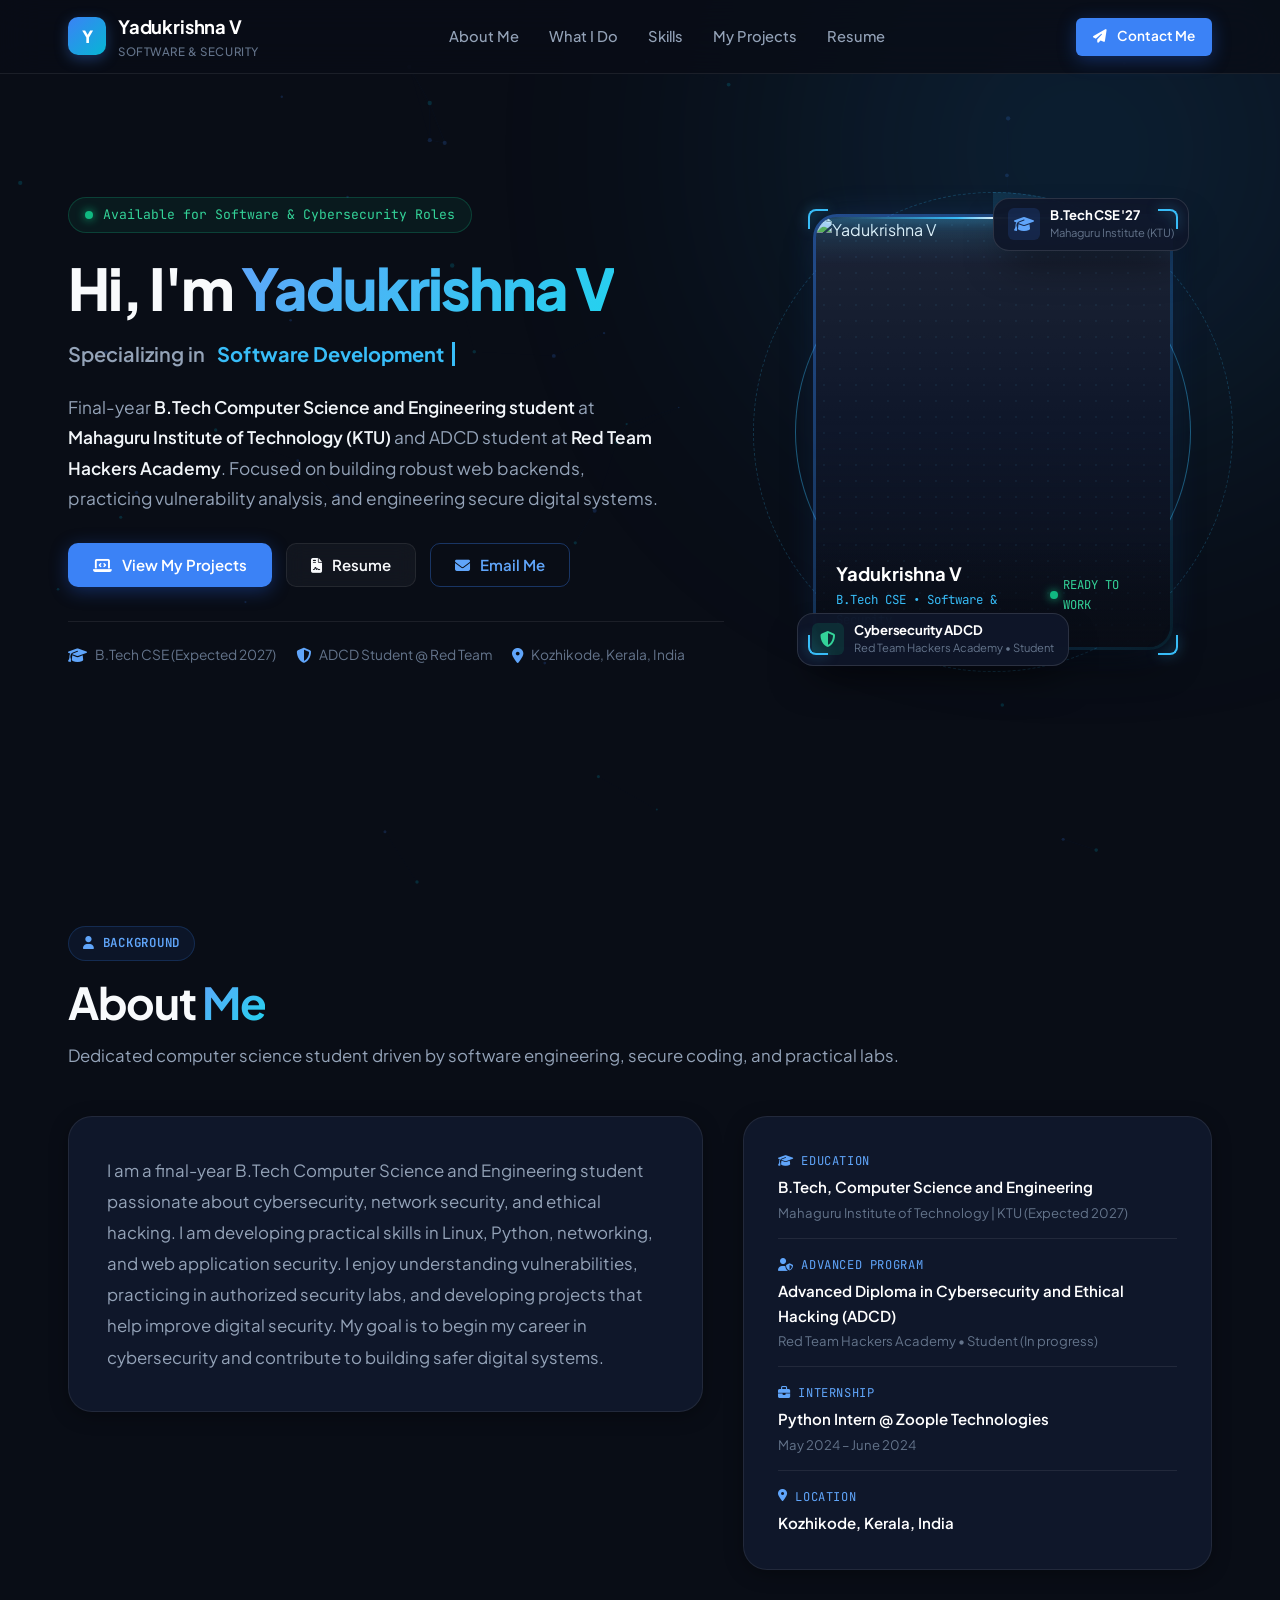
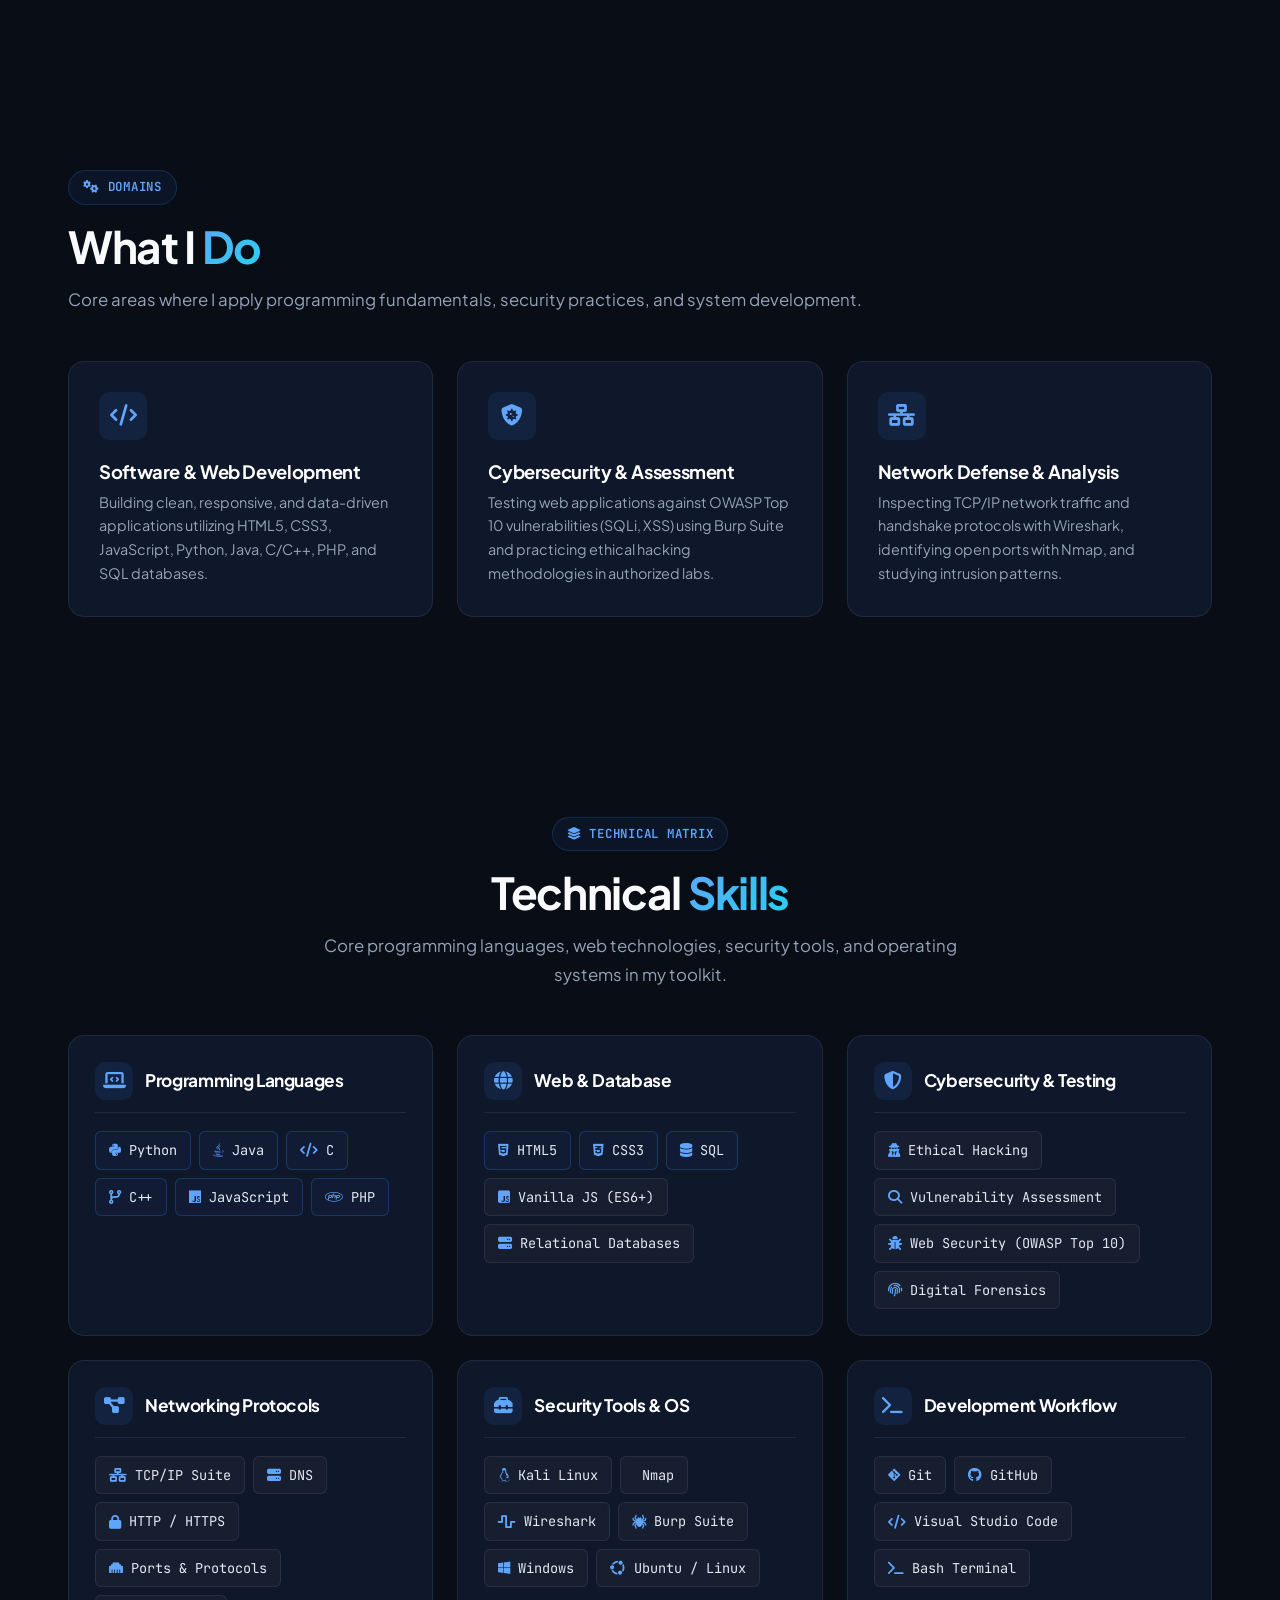
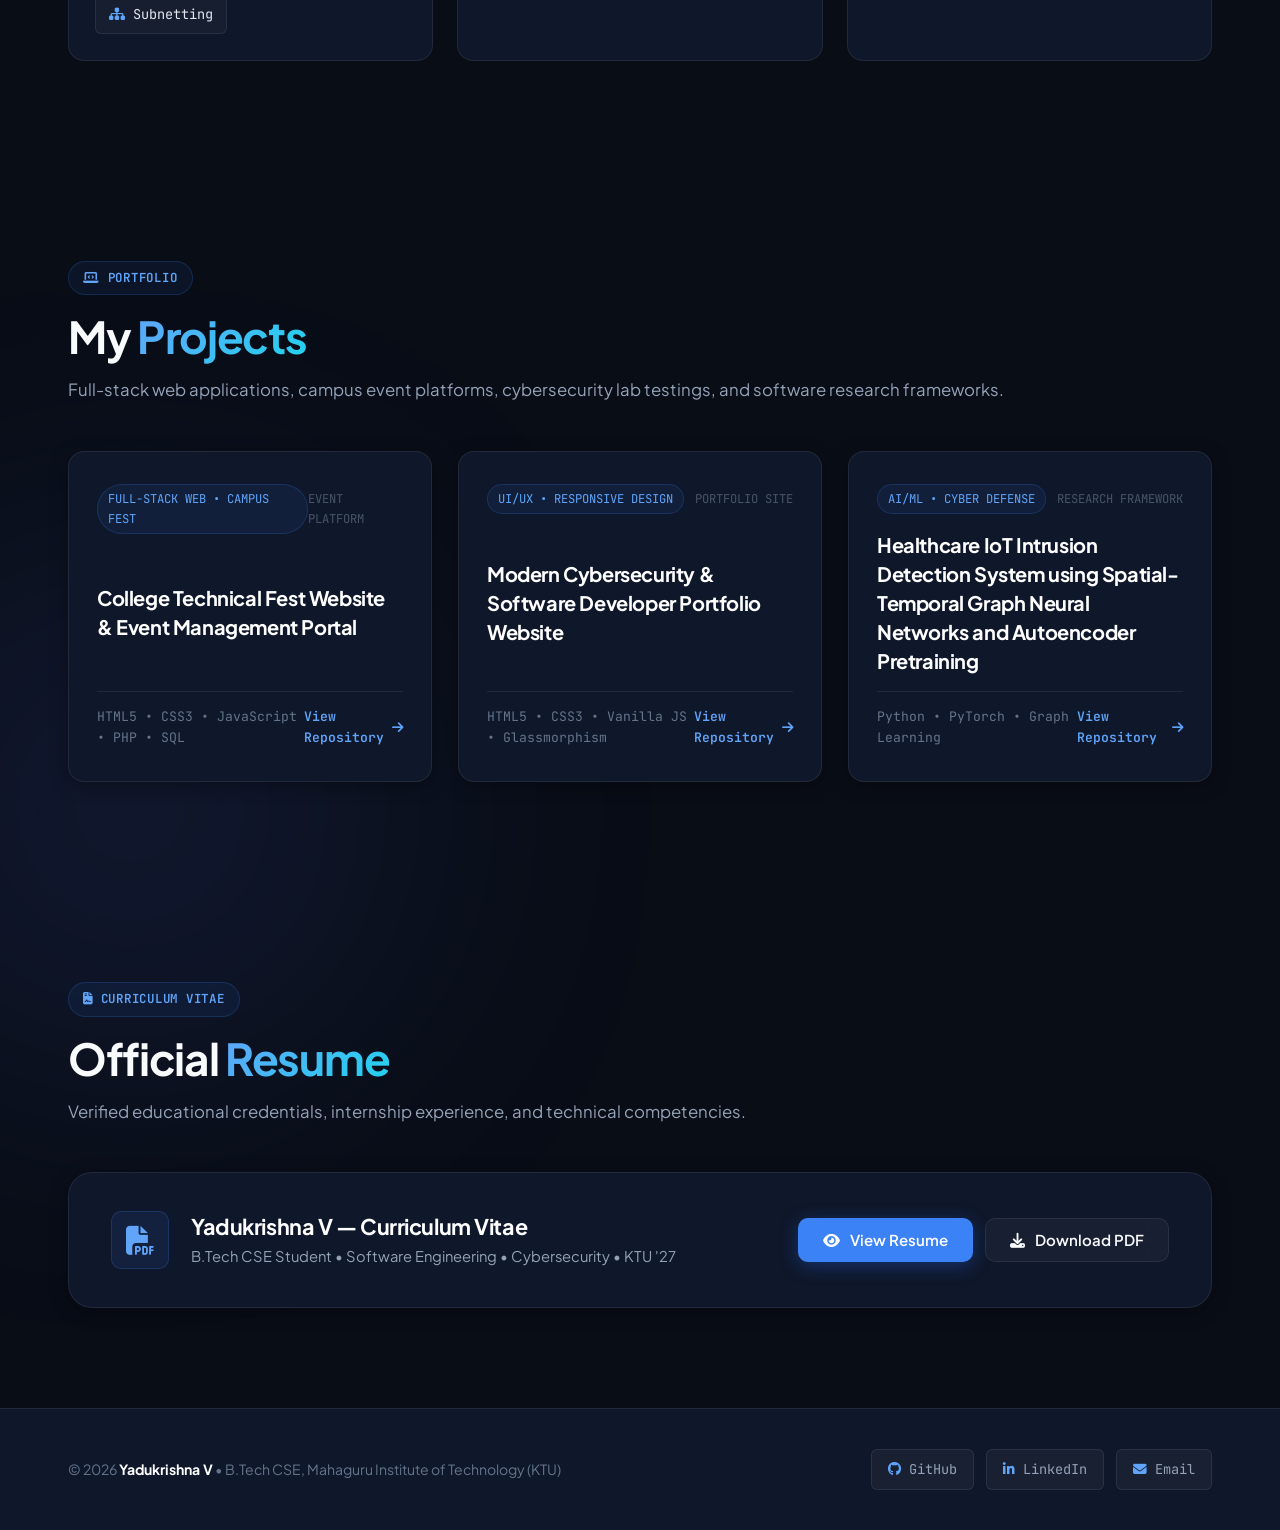
==== index.html @ f8a601b1 "Add files via upload" ====
<!DOCTYPE html>
<html lang="en">
<head>
  <meta charset="UTF-8">
  <meta name="viewport" content="width=device-width, initial-scale=1.0, viewport-fit=cover">
  <meta http-equiv="X-UA-Compatible" content="ie=edge">

  <title>Yadukrishna V — Software Engineer &amp; Cybersecurity Specialist</title>
  <meta name="description" content="Professional portfolio of Yadukrishna V — Final-year B.Tech CSE student specializing in Software Development, Web Technologies, and Cybersecurity.">
  <meta name="author" content="Yadukrishna V">

  <!-- Favicon -->
  <link rel="icon" type="image/svg+xml" href="data:image/svg+xml,<svg xmlns='http://www.w3.org/2000/svg' viewBox='0 0 100 100'><text y='.9em' font-size='90'>⚡</text></svg>">

  <!-- Google Fonts: Plus Jakarta Sans & JetBrains Mono -->
  <link rel="preconnect" href="https://fonts.googleapis.com">
  <link rel="preconnect" href="https://fonts.gstatic.com" crossorigin>
  <link href="https://fonts.googleapis.com/css2?family=Plus+Jakarta+Sans:wght@300;400;500;600;700;800&family=JetBrains+Mono:wght@400;500;600;700&display=swap" rel="stylesheet">

  <!-- Font Awesome Icons -->
  <link rel="stylesheet" href="https://cdnjs.cloudflare.com/ajax/libs/font-awesome/6.5.1/css/all.min.css">

  <!-- Stylesheet -->
  <link rel="stylesheet" href="style.css">
</head>
<body>

  <!-- Ambient Mesh Canvas & Backdrops -->
  <canvas id="ambient-canvas"></canvas>
  <div class="ambient-orb orb-1"></div>
  <div class="ambient-orb orb-2"></div>

  <!-- ====================================================================
       NAVIGATION BAR (Desktop, Laptop, Tablet, Mobile)
       ==================================================================== -->
  <header class="navbar">
    <div class="container nav-container">
      <a href="#home" class="brand-wrapper" aria-label="Home">
        <div class="brand-badge">Y</div>
        <div>
          <span class="brand-text">Yadukrishna V</span>
          <span class="brand-title">Software &amp; Security</span>
        </div>
      </a>

      <nav>
        <ul class="nav-menu">
          <li><a href="#about" class="nav-link">About Me</a></li>
          <li><a href="#what-i-do" class="nav-link">What I Do</a></li>
          <li><a href="#skills" class="nav-link">Skills</a></li>
          <li><a href="#projects" class="nav-link">My Projects</a></li>
          <li><a href="#resume" class="nav-link">Resume</a></li>
        </ul>
      </nav>

      <div class="nav-actions">
        <a href="mailto:yadukrishnasr4@gmail.com" class="btn btn-primary btn-sm">
          <i class="fas fa-paper-plane"></i> Contact Me
        </a>
        <button id="mobile-toggle" class="mobile-toggle" aria-label="Toggle navigation">
          <i class="fas fa-bars"></i>
        </button>
      </div>
    </div>
  </header>

  <!-- ====================================================================
       HERO SECTION
       ==================================================================== -->
  <section id="home" class="hero">
    <div class="container">
      <div class="hero-grid">
        <!-- Hero Text -->
        <div class="hero-text-area">
          <div class="hero-status-pill">
            <span class="pulse-dot"></span>
            Available for Software &amp; Cybersecurity Roles
          </div>

          <h1 class="hero-headline">
            Hi, I'm <span class="text-gradient">Yadukrishna V</span>
          </h1>

          <div class="hero-roles-bar">
            <span>Specializing in&nbsp;</span>
            <span id="typing-text" class="typing-text"></span>
            <span class="typing-cursor"></span>
          </div>

          <p class="hero-summary">
            Final-year <strong>B.Tech Computer Science and Engineering student</strong> at 
            <strong>Mahaguru Institute of Technology (KTU)</strong> and ADCD student at 
            <strong>Red Team Hackers Academy</strong>. Focused on building robust web backends, 
            practicing vulnerability analysis, and engineering secure digital systems.
          </p>

          <div class="hero-cta-group">
            <a href="#projects" class="btn btn-primary">
              <i class="fas fa-laptop-code"></i> View My Projects
            </a>
            <a href="#resume" class="btn btn-secondary">
              <i class="fas fa-file-contract"></i> Resume
            </a>
            <a href="mailto:yadukrishnasr4@gmail.com" class="btn btn-outline">
              <i class="fas fa-envelope"></i> Email Me
            </a>
          </div>

          <div class="hero-quick-meta">
            <div class="meta-chip">
              <i class="fas fa-graduation-cap"></i>
              <span>B.Tech CSE (Expected 2027)</span>
            </div>
            <div class="meta-chip">
              <i class="fas fa-shield-alt"></i>
              <span>ADCD Student @ Red Team</span>
            </div>
            <div class="meta-chip">
              <i class="fas fa-map-marker-alt"></i>
              <span>Kozhikode, Kerala, India</span>
            </div>
          </div>
        </div>

        <!-- Hero Right: Photo with Executive Glassmorphic Frame & Cyber VFX -->
        <div class="hero-visual">
          <!-- VFX 1: Orbital Radar Halo in Background -->
          <div class="vfx-radar-halo" aria-hidden="true">
            <div class="vfx-ring ring-1"></div>
            <div class="vfx-ring ring-2"></div>
            <div class="vfx-scanner-beam"></div>
          </div>

          <div class="photo-card-container entry-animate">
            <!-- VFX 2: Cyber HUD Reticle Corner Brackets -->
            <span class="vfx-corner corner-tl" aria-hidden="true"></span>
            <span class="vfx-corner corner-tr" aria-hidden="true"></span>
            <span class="vfx-corner corner-bl" aria-hidden="true"></span>
            <span class="vfx-corner corner-br" aria-hidden="true"></span>

            <div class="photo-card-inner">
              <img src="assets/yadukrishna.jpg" alt="Yadukrishna V" class="user-portrait">

              <!-- VFX 4: Biometric Vertical Laser Scanner -->
              <div class="vfx-biometric-scanner" aria-hidden="true">
                <div class="scanner-beam"></div>
                <div class="scanner-trail"></div>
              </div>

              <!-- VFX 5: Holographic Micro-Grid Overlay -->
              <div class="vfx-holo-grid" aria-hidden="true"></div>

              <!-- Light Sweep Sheen on Entrance -->
              <div class="photo-light-sweep"></div>
              <div class="photo-sheen-overlay"></div>

              <div class="photo-caption-bar">
                <div>
                  <div class="caption-name">Yadukrishna V</div>
                  <div class="caption-sub">B.Tech CSE &bull; Software &amp; Security</div>
                </div>
                <div style="color: #34d399; font-size: 0.76rem; font-family: var(--font-mono); display:flex; align-items:center; gap:5px;">
                  <span class="pulse-dot"></span> READY TO WORK
                </div>
              </div>
            </div>

            <!-- Floating Badges with Staggered Entrance -->
            <div class="floating-pill pill-top">
              <div class="pill-icon"><i class="fas fa-graduation-cap"></i></div>
              <div class="pill-text">
                <h4>B.Tech CSE '27</h4>
                <p>Mahaguru Institute (KTU)</p>
              </div>
            </div>

            <div class="floating-pill pill-bottom">
              <div class="pill-icon" style="background: rgba(16, 185, 129, 0.15); color: #34d399;"><i class="fas fa-shield-alt"></i></div>
              <div class="pill-text">
                <h4>Cybersecurity ADCD</h4>
                <p>Red Team Hackers Academy &bull; Student</p>
              </div>
            </div>
          </div>
        </div>
      </div>
    </div>
  </section>

  <!-- ====================================================================
       1. ABOUT ME SECTION
       ==================================================================== -->
  <section id="about" class="about">
    <div class="container">
      <div class="section-header">
        <span class="section-badge"><i class="fas fa-user"></i> Background</span>
        <h2 class="section-title">About <span class="text-gradient">Me</span></h2>
        <p class="section-subtitle">Dedicated computer science student driven by software engineering, secure coding, and practical labs.</p>
      </div>

      <div class="about-grid">
        <div class="about-card">
          <p class="about-p">
            I am a final-year B.Tech Computer Science and Engineering student passionate about cybersecurity, 
            network security, and ethical hacking. I am developing practical skills in Linux, Python, networking, 
            and web application security. I enjoy understanding vulnerabilities, practicing in authorized security 
            labs, and developing projects that help improve digital security. My goal is to begin my career in 
            cybersecurity and contribute to building safer digital systems.
          </p>
        </div>

        <!-- Profile Information Card -->
        <div class="info-card">
          <div class="intel-list">
            <div class="intel-entry">
              <span class="intel-lbl"><i class="fas fa-graduation-cap"></i> Education</span>
              <div class="intel-val">B.Tech, Computer Science and Engineering</div>
              <div class="intel-sub">Mahaguru Institute of Technology | KTU (Expected 2027)</div>
            </div>

            <div class="intel-entry">
              <span class="intel-lbl"><i class="fas fa-user-shield"></i> Advanced Program</span>
              <div class="intel-val">Advanced Diploma in Cybersecurity and Ethical Hacking (ADCD)</div>
              <div class="intel-sub">Red Team Hackers Academy &bull; Student (In progress)</div>
            </div>

            <div class="intel-entry">
              <span class="intel-lbl"><i class="fas fa-briefcase"></i> Internship</span>
              <div class="intel-val">Python Intern @ Zoople Technologies</div>
              <div class="intel-sub">May 2024 – June 2024</div>
            </div>

            <div class="intel-entry">
              <span class="intel-lbl"><i class="fas fa-map-marker-alt"></i> Location</span>
              <div class="intel-val">Kozhikode, Kerala, India</div>
            </div>
          </div>
        </div>
      </div>
    </div>
  </section>

  <!-- ====================================================================
       2. WHAT I DO SECTION
       ==================================================================== -->
  <section id="what-i-do" class="what-i-do">
    <div class="container">
      <div class="section-header">
        <span class="section-badge"><i class="fas fa-cogs"></i> Domains</span>
        <h2 class="section-title">What I <span class="text-gradient">Do</span></h2>
        <p class="section-subtitle">Core areas where I apply programming fundamentals, security practices, and system development.</p>
      </div>

      <div class="services-grid">
        <!-- 1. Software & Web Development -->
        <div class="service-card">
          <div class="service-icon"><i class="fas fa-code"></i></div>
          <h3 class="service-title">Software &amp; Web Development</h3>
          <p class="service-desc">
            Building clean, responsive, and data-driven applications utilizing HTML5, CSS3, JavaScript, Python, Java, C/C++, PHP, and SQL databases.
          </p>
        </div>

        <!-- 2. Cybersecurity & Vulnerability Assessment -->
        <div class="service-card">
          <div class="service-icon"><i class="fas fa-shield-virus"></i></div>
          <h3 class="service-title">Cybersecurity &amp; Assessment</h3>
          <p class="service-desc">
            Testing web applications against OWASP Top 10 vulnerabilities (SQLi, XSS) using Burp Suite and practicing ethical hacking methodologies in authorized labs.
          </p>
        </div>

        <!-- 3. Network Defense & Packet Analysis -->
        <div class="service-card">
          <div class="service-icon"><i class="fas fa-network-wired"></i></div>
          <h3 class="service-title">Network Defense &amp; Analysis</h3>
          <p class="service-desc">
            Inspecting TCP/IP network traffic and handshake protocols with Wireshark, identifying open ports with Nmap, and studying intrusion patterns.
          </p>
        </div>

       
      </div>
    </div>
  </section>

  <!-- ====================================================================
       3. TECHNICAL SKILLS SECTION
       (Explicitly includes: HTML, CSS, JavaScript, Python, Java, C, C++, PHP, SQL + Tools)
       ==================================================================== -->
  <section id="skills" class="skills">
    <div class="container">
      <div class="section-header center">
        <span class="section-badge"><i class="fas fa-layer-group"></i> Technical Matrix</span>
        <h2 class="section-title">Technical <span class="text-gradient">Skills</span></h2>
        <p class="section-subtitle">Core programming languages, web technologies, security tools, and operating systems in my toolkit.</p>
      </div>

      <div class="skills-grid">
        <!-- 1. Programming Languages -->
        <div class="skill-category-card">
          <div class="skill-cat-head">
            <div class="skill-cat-icon"><i class="fas fa-laptop-code"></i></div>
            <h3>Programming Languages</h3>
          </div>
          <div class="skills-pill-group">
            <span class="skill-pill featured"><i class="fab fa-python"></i> Python</span>
            <span class="skill-pill featured"><i class="fab fa-java"></i> Java</span>
            <span class="skill-pill featured"><i class="fas fa-code"></i> C</span>
            <span class="skill-pill featured"><i class="fas fa-code-branch"></i> C++</span>
            <span class="skill-pill featured"><i class="fab fa-js"></i> JavaScript</span>
            <span class="skill-pill featured"><i class="fab fa-php"></i> PHP</span>
          </div>
        </div>

        <!-- 2. Web & Database -->
        <div class="skill-category-card">
          <div class="skill-cat-head">
            <div class="skill-cat-icon"><i class="fas fa-globe"></i></div>
            <h3>Web &amp; Database</h3>
          </div>
          <div class="skills-pill-group">
            <span class="skill-pill featured"><i class="fab fa-html5"></i> HTML5</span>
            <span class="skill-pill featured"><i class="fab fa-css3-alt"></i> CSS3</span>
            <span class="skill-pill featured"><i class="fas fa-database"></i> SQL</span>
            <span class="skill-pill"><i class="fab fa-js-square"></i> Vanilla JS (ES6+)</span>
            <span class="skill-pill"><i class="fas fa-server"></i> Relational Databases</span>
          </div>
        </div>

        <!-- 3. Cybersecurity & Testing -->
        <div class="skill-category-card">
          <div class="skill-cat-head">
            <div class="skill-cat-icon"><i class="fas fa-shield-alt"></i></div>
            <h3>Cybersecurity &amp; Testing</h3>
          </div>
          <div class="skills-pill-group">
            <span class="skill-pill"><i class="fas fa-user-secret"></i> Ethical Hacking</span>
            <span class="skill-pill"><i class="fas fa-search"></i> Vulnerability Assessment</span>
            <span class="skill-pill"><i class="fas fa-bug"></i> Web Security (OWASP Top 10)</span>
            <span class="skill-pill"><i class="fas fa-fingerprint"></i> Digital Forensics</span>
          </div>
        </div>

        <!-- 4. Networking Protocols -->
        <div class="skill-category-card">
          <div class="skill-cat-head">
            <div class="skill-cat-icon"><i class="fas fa-project-diagram"></i></div>
            <h3>Networking Protocols</h3>
          </div>
          <div class="skills-pill-group">
            <span class="skill-pill"><i class="fas fa-network-wired"></i> TCP/IP Suite</span>
            <span class="skill-pill"><i class="fas fa-server"></i> DNS</span>
            <span class="skill-pill"><i class="fas fa-lock"></i> HTTP / HTTPS</span>
            <span class="skill-pill"><i class="fas fa-ethernet"></i> Ports &amp; Protocols</span>
            <span class="skill-pill"><i class="fas fa-sitemap"></i> Subnetting</span>
          </div>
        </div>

        <!-- 5. Security & Operating Tools -->
        <div class="skill-category-card">
          <div class="skill-cat-head">
            <div class="skill-cat-icon"><i class="fas fa-toolbox"></i></div>
            <h3>Security Tools &amp; OS</h3>
          </div>
          <div class="skills-pill-group">
            <span class="skill-pill"><i class="fab fa-linux"></i> Kali Linux</span>
            <span class="skill-pill"><i class="fas fa-radar"></i> Nmap</span>
            <span class="skill-pill"><i class="fas fa-wave-square"></i> Wireshark</span>
            <span class="skill-pill"><i class="fas fa-spider"></i> Burp Suite</span>
            <span class="skill-pill"><i class="fab fa-windows"></i> Windows</span>
            <span class="skill-pill"><i class="fab fa-ubuntu"></i> Ubuntu / Linux</span>
          </div>
        </div>

        <!-- 6. Development Tools -->
        <div class="skill-category-card">
          <div class="skill-cat-head">
            <div class="skill-cat-icon"><i class="fas fa-terminal"></i></div>
            <h3>Development Workflow</h3>
          </div>
          <div class="skills-pill-group">
            <span class="skill-pill"><i class="fab fa-git-alt"></i> Git</span>
            <span class="skill-pill"><i class="fab fa-github"></i> GitHub</span>
            <span class="skill-pill"><i class="fas fa-code"></i> Visual Studio Code</span>
            <span class="skill-pill"><i class="fas fa-terminal"></i> Bash Terminal</span>
          </div>
        </div>
      </div>
    </div>
  </section>

  <!-- ====================================================================
       4. MY PROJECTS SECTION
       "it only show the title with container with professional animation"
       ==================================================================== -->
  <section id="projects" class="projects">
    <div class="container">
      <div class="section-header">
        <span class="section-badge"><i class="fas fa-laptop-code"></i> Portfolio</span>
        <h2 class="section-title">My <span class="text-gradient">Projects</span></h2>
        <p class="section-subtitle">Full-stack web applications, campus event platforms, cybersecurity lab testings, and software research frameworks.</p>
      </div>

      <div class="project-title-grid">
        <!-- Project Container 1: College Techfest Website -->
        <div class="project-container" onclick="window.open('https://github.com/Yadukrishnasr4', '_blank')">
          <div class="project-top-meta">
            <span class="project-badge-tag">FULL-STACK WEB &bull; CAMPUS FEST</span>
            <span class="project-domain">EVENT PLATFORM</span>
          </div>

          <h3 class="project-title-text">
            College Technical Fest Website &amp; Event Management Portal
          </h3>

          <div class="project-bottom-meta">
            <span>HTML5 &bull; CSS3 &bull; JavaScript &bull; PHP &bull; SQL</span>
            <span class="project-cta-link">
              View Repository <i class="fas fa-arrow-right"></i>
            </span>
          </div>
        </div>

        <!-- Project Container 2: Personal Portfolio Website -->
        <div class="project-container" onclick="window.open('https://github.com/Yadukrishnasr4', '_blank')">
          <div class="project-top-meta">
            <span class="project-badge-tag">UI/UX &bull; RESPONSIVE DESIGN</span>
            <span class="project-domain">PORTFOLIO SITE</span>
          </div>

          <h3 class="project-title-text">
            Modern Cybersecurity &amp; Software Developer Portfolio Website
          </h3>

          <div class="project-bottom-meta">
            <span>HTML5 &bull; CSS3 &bull; Vanilla JS &bull; Glassmorphism</span>
            <span class="project-cta-link">
              View Repository <i class="fas fa-arrow-right"></i>
            </span>
          </div>
        </div>

        <!-- Project Container 3: Healthcare IoT IDS -->
        <div class="project-container" onclick="window.open('https://github.com/Yadukrishnasr4', '_blank')">
          <div class="project-top-meta">
            <span class="project-badge-tag">AI/ML &bull; CYBER DEFENSE</span>
            <span class="project-domain">RESEARCH FRAMEWORK</span>
          </div>

          <h3 class="project-title-text">
            Healthcare IoT Intrusion Detection System using Spatial-Temporal Graph Neural Networks and Autoencoder Pretraining
          </h3>

          <div class="project-bottom-meta">
            <span>Python &bull; PyTorch &bull; Graph Learning</span>
            <span class="project-cta-link">
              View Repository <i class="fas fa-arrow-right"></i>
            </span>
          </div>
        </div>
  
    </div>
  </section>

  <!-- ====================================================================
       5. RESUME SECTION
       ==================================================================== -->
  <section id="resume" class="resume">
    <div class="container">
      <div class="section-header">
        <span class="section-badge"><i class="fas fa-file-contract"></i> Curriculum Vitae</span>
        <h2 class="section-title">Official <span class="text-gradient">Resume</span></h2>
        <p class="section-subtitle">Verified educational credentials, internship experience, and technical competencies.</p>
      </div>

      <div class="resume-box">
        <div class="resume-left">
          <div class="resume-icon-box">
            <i class="fas fa-file-pdf"></i>
          </div>
          <div class="resume-info">
            <h3>Yadukrishna V — Curriculum Vitae</h3>
            <p>B.Tech CSE Student &bull; Software Engineering &bull; Cybersecurity &bull; KTU '27</p>
          </div>
        </div>

        <div class="resume-actions">
          <a href="resume.html" target="_blank" class="btn btn-primary">
            <i class="fas fa-eye"></i> View Resume
          </a>
          <a href="resume.html" target="_blank" class="btn btn-secondary">
            <i class="fas fa-download"></i> Download PDF
          </a>
        </div>
      </div>
    </div>
  </section>

  <!-- ====================================================================
       FOOTER
       ==================================================================== -->
  <footer class="footer">
    <div class="container footer-inner">
      <div class="footer-copy">
        &copy; 2026 <strong>Yadukrishna V</strong> &bull; B.Tech CSE, Mahaguru Institute of Technology (KTU)
      </div>

      <div class="footer-social-links">
        <a href="https://github.com/Yadukrishnasr4" target="_blank" rel="noopener noreferrer" class="social-btn">
          <i class="fab fa-github"></i> GitHub
        </a>
        <a href="https://www.linkedin.com/in/yadukrishna-v-855942273" target="_blank" rel="noopener noreferrer" class="social-btn">
          <i class="fab fa-linkedin-in"></i> LinkedIn
        </a>
        <a href="mailto:yadukrishnasr4@gmail.com" class="social-btn">
          <i class="fas fa-envelope"></i> Email
        </a>
      </div>
    </div>
  </footer>

  <!-- Scripts -->
  <script src="script.js"></script>
</body>
</html>
---- style.css ----
/* ==========================================================================
   YADUKRISHNA V — PROFESSIONAL ENGINEERING & CYBERSECURITY PORTFOLIO
   Theme: Executive Dark Slate (#090d16), Elevated Charcoal (#0f172a), Electric Blue (#3b82f6), Cyan (#06b6d4)
   Fully Optimized for: Desktop, Mac, Laptops, iPad, Tablets, iPhone & Android
   ========================================================================== */

:root {
  /* Color Palette */
  --bg-body: #090d16;
  --bg-surface: #0f172a;
  --bg-surface-elevated: #162036;
  --bg-card: rgba(15, 23, 42, 0.75);
  --bg-card-hover: rgba(22, 32, 54, 0.9);
  --bg-glass: rgba(15, 23, 42, 0.85);

  /* Primary Accents */
  --accent-blue: #3b82f6;
  --accent-blue-hover: #2563eb;
  --accent-cyan: #06b6d4;
  --accent-indigo: #6366f1;
  --accent-emerald: #10b981;

  /* Gradients */
  --grad-primary: linear-gradient(135deg, #3b82f6 0%, #06b6d4 100%);
  --grad-text: linear-gradient(135deg, #ffffff 0%, #cbd5e1 100%);
  --grad-accent-text: linear-gradient(135deg, #60a5fa 0%, #22d3ee 100%);
  --grad-border: linear-gradient(135deg, rgba(59, 130, 246, 0.5), rgba(6, 182, 212, 0.1));

  /* Text Colors */
  --text-main: #f8fafc;
  --text-body: #94a3b8;
  --text-muted: #64748b;
  --text-dim: #475569;

  /* Borders & Shadows */
  --border-subtle: rgba(255, 255, 255, 0.08);
  --border-hover: rgba(59, 130, 246, 0.4);
  --shadow-subtle: 0 4px 20px -2px rgba(0, 0, 0, 0.4);
  --shadow-elevated: 0 20px 40px -15px rgba(0, 0, 0, 0.7);
  --shadow-glow: 0 0 35px -5px rgba(59, 130, 246, 0.2);

  /* Typography */
  --font-sans: 'Plus Jakarta Sans', 'Inter', -apple-system, BlinkMacSystemFont, 'Segoe UI', Roboto, sans-serif;
  --font-mono: 'JetBrains Mono', 'Fira Code', monospace;

  /* Layout */
  --max-w: 1200px;
  --nav-h: 74px;
  --radius-xs: 6px;
  --radius-sm: 10px;
  --radius-md: 16px;
  --radius-lg: 24px;
  --radius-full: 9999px;

  /* Transitions */
  --ease-fast: 0.18s cubic-bezier(0.16, 1, 0.3, 1);
  --ease-smooth: 0.3s cubic-bezier(0.16, 1, 0.3, 1);
}

/* Base Reset & Mobile Touch Support */
*, *::before, *::after {
  box-sizing: border-box;
  margin: 0;
  padding: 0;
  -webkit-tap-highlight-color: transparent;
}

html {
  scroll-behavior: smooth;
  scroll-padding-top: calc(var(--nav-h) + 20px);
  background-color: var(--bg-body);
  font-size: 16px;
}

body {
  font-family: var(--font-sans);
  background-color: var(--bg-body);
  color: var(--text-main);
  line-height: 1.65;
  overflow-x: hidden;
  position: relative;
  min-height: 100vh;
  padding-top: env(safe-area-inset-top);
  padding-bottom: env(safe-area-inset-bottom);
  -webkit-font-smoothing: antialiased;
  -moz-osx-font-smoothing: grayscale;
}

/* Ambient Canvas & Lighting */
#ambient-canvas {
  position: fixed;
  inset: 0;
  z-index: 0;
  pointer-events: none;
  opacity: 0.45;
}

.ambient-orb {
  position: absolute;
  border-radius: 50%;
  filter: blur(140px);
  z-index: 0;
  pointer-events: none;
  opacity: 0.15;
}

.orb-1 {
  width: 600px;
  height: 600px;
  top: -150px;
  right: -100px;
  background: radial-gradient(circle, #3b82f6, #06b6d4);
}

.orb-2 {
  width: 500px;
  height: 500px;
  bottom: 10%;
  left: -120px;
  background: radial-gradient(circle, #6366f1, #3b82f6);
}

::selection {
  background: rgba(59, 130, 246, 0.3);
  color: #fff;
}

/* Typography Helpers */
h1, h2, h3, h4, h5, h6 {
  font-family: var(--font-sans);
  font-weight: 700;
  line-height: 1.25;
  color: var(--text-main);
  letter-spacing: -0.02em;
}

p {
  color: var(--text-body);
}

a {
  color: inherit;
  text-decoration: none;
  transition: all var(--ease-fast);
}

.font-mono {
  font-family: var(--font-mono);
}

.container {
  width: 100%;
  max-width: var(--max-w);
  margin: 0 auto;
  padding: 0 28px;
  position: relative;
  z-index: 1;
}

/* Section Header Structure */
.section-header {
  margin-bottom: 46px;
}

.section-header.center {
  text-align: center;
  max-width: 680px;
  margin-left: auto;
  margin-right: auto;
}

.section-badge {
  display: inline-flex;
  align-items: center;
  gap: 8px;
  padding: 6px 14px;
  border-radius: var(--radius-full);
  background: rgba(59, 130, 246, 0.08);
  border: 1px solid rgba(59, 130, 246, 0.2);
  color: #60a5fa;
  font-family: var(--font-mono);
  font-size: 0.78rem;
  font-weight: 600;
  letter-spacing: 0.06em;
  text-transform: uppercase;
  margin-bottom: 14px;
}

.section-title {
  font-size: clamp(2rem, 3.5vw, 2.75rem);
  letter-spacing: -0.03em;
  margin-bottom: 12px;
}

.section-title .text-gradient {
  background: var(--grad-accent-text);
  -webkit-background-clip: text;
  -webkit-text-fill-color: transparent;
}

.section-subtitle {
  font-size: 1.05rem;
  color: var(--text-body);
  line-height: 1.7;
}

/* Buttons (Touch target >= 44px) */
.btn {
  display: inline-flex;
  align-items: center;
  justify-content: center;
  gap: 10px;
  min-height: 44px;
  padding: 12px 24px;
  border-radius: var(--radius-sm);
  font-size: 0.94rem;
  font-weight: 600;
  cursor: pointer;
  transition: all var(--ease-smooth);
  border: 1px solid transparent;
  outline: none;
  line-height: 1.2;
}

.btn-primary {
  background: var(--accent-blue);
  color: #ffffff;
  box-shadow: 0 4px 18px rgba(37, 99, 235, 0.35);
}

.btn-primary:hover {
  background: var(--accent-blue-hover);
  transform: translateY(-2px);
  box-shadow: 0 8px 25px rgba(37, 99, 235, 0.45);
}

.btn-secondary {
  background: rgba(255, 255, 255, 0.04);
  color: var(--text-main);
  border-color: var(--border-subtle);
  backdrop-filter: blur(10px);
}

.btn-secondary:hover {
  background: rgba(255, 255, 255, 0.08);
  border-color: rgba(255, 255, 255, 0.2);
  transform: translateY(-2px);
  color: #ffffff;
}

.btn-outline {
  background: transparent;
  color: #60a5fa;
  border-color: rgba(59, 130, 246, 0.35);
}

.btn-outline:hover {
  background: rgba(59, 130, 246, 0.1);
  border-color: #60a5fa;
  transform: translateY(-2px);
}

.btn-sm {
  min-height: 38px;
  padding: 8px 16px;
  font-size: 0.85rem;
  border-radius: var(--radius-xs);
}

/* ==========================================================================
   Navigation Bar (Fluid on Mac, Windows, iPad, iPhone, Android)
   ========================================================================== */
.navbar {
  position: fixed;
  top: 0;
  left: 0;
  width: 100%;
  height: var(--nav-h);
  background: rgba(9, 13, 22, 0.82);
  backdrop-filter: blur(20px);
  -webkit-backdrop-filter: blur(20px);
  border-bottom: 1px solid var(--border-subtle);
  z-index: 1000;
  transition: all var(--ease-smooth);
}

.navbar.scrolled {
  background: rgba(9, 13, 22, 0.96);
  border-bottom-color: rgba(255, 255, 255, 0.1);
  box-shadow: var(--shadow-subtle);
}

.nav-container {
  display: flex;
  align-items: center;
  justify-content: space-between;
  height: 100%;
}

.brand-wrapper {
  display: flex;
  align-items: center;
  gap: 12px;
}

.brand-badge {
  width: 38px;
  height: 38px;
  border-radius: var(--radius-sm);
  background: var(--grad-primary);
  display: flex;
  align-items: center;
  justify-content: center;
  color: #ffffff;
  font-weight: 800;
  font-size: 1.05rem;
  box-shadow: 0 4px 14px rgba(59, 130, 246, 0.35);
}

.brand-text {
  font-size: 1.15rem;
  font-weight: 700;
  letter-spacing: -0.01em;
  color: #ffffff;
}

.brand-title {
  display: block;
  font-size: 0.72rem;
  font-weight: 500;
  color: var(--text-muted);
  text-transform: uppercase;
  letter-spacing: 0.05em;
}

.nav-menu {
  display: flex;
  align-items: center;
  list-style: none;
  gap: 30px;
}

.nav-link {
  font-size: 0.92rem;
  font-weight: 500;
  color: var(--text-body);
  transition: color var(--ease-fast);
  padding: 8px 0;
  position: relative;
}

.nav-link:hover,
.nav-link.active {
  color: #ffffff;
}

.nav-link.active::after {
  content: '';
  position: absolute;
  bottom: 0;
  left: 0;
  width: 100%;
  height: 2px;
  background: var(--accent-blue);
  border-radius: 2px;
}

.nav-actions {
  display: flex;
  align-items: center;
  gap: 12px;
}

.mobile-toggle {
  display: none;
  background: none;
  border: 1px solid var(--border-subtle);
  color: var(--text-main);
  font-size: 1.35rem;
  cursor: pointer;
  min-width: 44px;
  min-height: 44px;
  border-radius: var(--radius-xs);
  display: none;
  align-items: center;
  justify-content: center;
}

/* ==========================================================================
   Hero Section
   ========================================================================== */
.hero {
  min-height: calc(100vh - var(--nav-h));
  display: flex;
  align-items: center;
  padding: calc(var(--nav-h) + 24px) 0 60px;
  position: relative;
}

.hero-grid {
  display: grid;
  grid-template-columns: 1.2fr 0.8fr;
  align-items: center;
  gap: 50px;
}

.hero-status-pill {
  display: inline-flex;
  align-items: center;
  gap: 10px;
  padding: 6px 16px;
  background: rgba(16, 185, 129, 0.08);
  border: 1px solid rgba(16, 185, 129, 0.25);
  border-radius: var(--radius-full);
  font-size: 0.82rem;
  font-family: var(--font-mono);
  color: #34d399;
  margin-bottom: 22px;
}

.pulse-dot {
  width: 8px;
  height: 8px;
  border-radius: 50%;
  background: #10b981;
  box-shadow: 0 0 10px #10b981;
  animation: pulse-dot 2s infinite;
}

@keyframes pulse-dot {
  0%, 100% { opacity: 1; transform: scale(1); }
  50% { opacity: 0.4; transform: scale(0.85); }
}

.hero-headline {
  font-size: clamp(2.4rem, 4.5vw, 3.8rem);
  font-weight: 800;
  letter-spacing: -0.035em;
  line-height: 1.15;
  margin-bottom: 16px;
}

.hero-headline .text-gradient {
  background: var(--grad-accent-text);
  -webkit-background-clip: text;
  -webkit-text-fill-color: transparent;
}

.hero-roles-bar {
  display: flex;
  align-items: center;
  gap: 8px;
  font-size: 1.25rem;
  font-weight: 600;
  color: #94a3b8;
  margin-bottom: 22px;
  min-height: 2rem;
}

.typing-text {
  color: #38bdf8;
  font-weight: 700;
}

.typing-cursor {
  display: inline-block;
  width: 2.5px;
  height: 1.2em;
  background-color: #38bdf8;
  vertical-align: middle;
  animation: cursor-blink 0.8s infinite;
}

@keyframes cursor-blink {
  0%, 100% { opacity: 1; }
  50% { opacity: 0; }
}

.hero-summary {
  font-size: 1.08rem;
  color: var(--text-body);
  line-height: 1.75;
  margin-bottom: 30px;
  max-width: 600px;
}

.hero-summary strong {
  color: #f1f5f9;
  font-weight: 600;
}

.hero-cta-group {
  display: flex;
  align-items: center;
  flex-wrap: wrap;
  gap: 14px;
  margin-bottom: 34px;
}

.hero-quick-meta {
  display: flex;
  align-items: center;
  flex-wrap: wrap;
  gap: 20px;
  padding-top: 22px;
  border-top: 1px solid var(--border-subtle);
}

.meta-chip {
  display: flex;
  align-items: center;
  gap: 8px;
  font-size: 0.86rem;
  color: var(--text-muted);
}

.meta-chip i {
  color: #60a5fa;
  font-size: 0.95rem;
}

/* Hero Right: Professional Portrait Card & VFX Suite */
.hero-visual {
  position: relative;
  display: flex;
  justify-content: center;
  align-items: center;
}

/* 1. VFX Orbital Radar Halo Backdrop */
.vfx-radar-halo {
  position: absolute;
  width: 480px;
  height: 480px;
  top: 50%;
  left: 50%;
  transform: translate(-50%, -50%);
  pointer-events: none;
  z-index: 0;
}

.vfx-ring {
  position: absolute;
  border-radius: 50%;
  box-sizing: border-box;
}

.vfx-ring.ring-1 {
  inset: 0;
  border: 1px dashed rgba(56, 189, 248, 0.22);
  animation: rotateRadar 26s linear infinite;
}

.vfx-ring.ring-2 {
  inset: 42px;
  border: 1px solid rgba(59, 130, 246, 0.16);
  border-left-color: rgba(56, 189, 248, 0.45);
  border-right-color: rgba(56, 189, 248, 0.45);
  animation: rotateRadarReverse 18s linear infinite;
}

.vfx-scanner-beam {
  position: absolute;
  inset: 0;
  border-radius: 50%;
  background: conic-gradient(
    from 0deg at 50% 50%,
    rgba(56, 189, 248, 0.14) 0deg,
    rgba(59, 130, 246, 0.05) 25deg,
    transparent 50deg,
    transparent 360deg
  );
  animation: rotateRadar 8s linear infinite;
}

@keyframes rotateRadar {
  from { transform: rotate(0deg); }
  to { transform: rotate(360deg); }
}

@keyframes rotateRadarReverse {
  from { transform: rotate(360deg); }
  to { transform: rotate(0deg); }
}

/* 2. Cyber HUD Reticle Corner Brackets */
.vfx-corner {
  position: absolute;
  width: 20px;
  height: 20px;
  pointer-events: none;
  z-index: 12;
  transition: all 0.35s cubic-bezier(0.16, 1, 0.3, 1);
  filter: drop-shadow(0 0 6px rgba(56, 189, 248, 0.65));
}

.corner-tl {
  top: -5px;
  left: -5px;
  border-top: 2.5px solid #38bdf8;
  border-left: 2.5px solid #38bdf8;
  border-top-left-radius: 8px;
}

.corner-tr {
  top: -5px;
  right: -5px;
  border-top: 2.5px solid #38bdf8;
  border-right: 2.5px solid #38bdf8;
  border-top-right-radius: 8px;
}

.corner-bl {
  bottom: -5px;
  left: -5px;
  border-bottom: 2.5px solid #38bdf8;
  border-left: 2.5px solid #38bdf8;
  border-bottom-left-radius: 8px;
}

.corner-br {
  bottom: -5px;
  right: -5px;
  border-bottom: 2.5px solid #38bdf8;
  border-right: 2.5px solid #38bdf8;
  border-bottom-right-radius: 8px;
}

.photo-card-container:hover .corner-tl {
  transform: translate(-3px, -3px);
  filter: drop-shadow(0 0 10px #38bdf8);
}
.photo-card-container:hover .corner-tr {
  transform: translate(3px, -3px);
  filter: drop-shadow(0 0 10px #38bdf8);
}
.photo-card-container:hover .corner-bl {
  transform: translate(-3px, 3px);
  filter: drop-shadow(0 0 10px #38bdf8);
}
.photo-card-container:hover .corner-br {
  transform: translate(3px, 3px);
  filter: drop-shadow(0 0 10px #38bdf8);
}

/* 3. Biometric Vertical Laser Scanner */
.vfx-biometric-scanner {
  position: absolute;
  inset: 0;
  pointer-events: none;
  z-index: 3;
  overflow: hidden;
}

.scanner-beam {
  position: absolute;
  top: 0;
  left: 0;
  width: 100%;
  height: 2px;
  background: linear-gradient(
    90deg,
    transparent 0%,
    rgba(56, 189, 248, 0.3) 15%,
    #38bdf8 40%,
    #ffffff 50%,
    #38bdf8 60%,
    rgba(56, 189, 248, 0.3) 85%,
    transparent 100%
  );
  box-shadow: 0 0 12px #38bdf8, 0 0 24px rgba(56, 189, 248, 0.7);
  animation: bioScanSweep 4.2s cubic-bezier(0.45, 0.05, 0.55, 0.95) infinite alternate;
}

.scanner-trail {
  position: absolute;
  top: 0;
  left: 0;
  width: 100%;
  height: 48px;
  background: linear-gradient(180deg, rgba(56, 189, 248, 0.16) 0%, transparent 100%);
  animation: bioScanTrail 4.2s cubic-bezier(0.45, 0.05, 0.55, 0.95) infinite alternate;
}

@keyframes bioScanSweep {
  0% {
    top: -2px;
    opacity: 0.2;
  }
  15% {
    opacity: 1;
  }
  85% {
    opacity: 1;
  }
  100% {
    top: calc(100% - 2px);
    opacity: 0.3;
  }
}

@keyframes bioScanTrail {
  0% {
    top: -48px;
    opacity: 0.2;
  }
  15% {
    opacity: 1;
  }
  85% {
    opacity: 1;
  }
  100% {
    top: calc(100% - 48px);
    opacity: 0.3;
  }
}

/* 5. Holographic Micro-Grid Overlay */
.vfx-holo-grid {
  position: absolute;
  inset: 0;
  background-image: radial-gradient(rgba(56, 189, 248, 0.18) 1px, transparent 1px);
  background-size: 16px 16px;
  opacity: 0.35;
  mix-blend-mode: screen;
  pointer-events: none;
  z-index: 2;
  transition: opacity 0.4s ease;
}

.photo-card-container:hover .vfx-holo-grid {
  opacity: 0.55;
}

.photo-card-container {
  position: relative;
  width: 360px;
  max-width: 100%;
  border-radius: var(--radius-lg);
  padding: 3px;
  background: var(--grad-border);
  box-shadow: var(--shadow-elevated), var(--shadow-glow);
  transition: transform 0.4s var(--ease-smooth), box-shadow 0.4s var(--ease-smooth);
  transform-style: preserve-3d;
  will-change: transform, opacity;
  cursor: pointer;
}

/* Interactive Click VFX Pulse */
.photo-card-container.vfx-pulse {
  animation: photoVfxPulse 0.8s cubic-bezier(0.16, 1, 0.3, 1) !important;
}

@keyframes photoVfxPulse {
  0% {
    box-shadow: 0 0 0 0 rgba(56, 189, 248, 0.8), var(--shadow-elevated);
  }
  50% {
    box-shadow: 0 0 0 20px rgba(56, 189, 248, 0), 0 0 50px rgba(59, 130, 246, 0.8);
  }
  100% {
    box-shadow: var(--shadow-elevated), var(--shadow-glow);
  }
}

/* Entry Animation Trigger */
.photo-card-container.entry-animate {
  animation: photoCardEntry 1.25s cubic-bezier(0.16, 1, 0.3, 1) 0.15s both,
             photoAuraPulse 4.5s ease-in-out 1.4s infinite alternate;
}

@keyframes photoCardEntry {
  0% {
    opacity: 0;
    transform: perspective(1200px) translateY(55px) scale(0.85) rotateX(14deg);
    filter: blur(10px) brightness(0.7);
    box-shadow: 0 0 0 rgba(59, 130, 246, 0);
  }
  60% {
    opacity: 1;
    transform: perspective(1200px) translateY(-12px) scale(1.03) rotateX(-2deg);
    filter: blur(0px) brightness(1.06);
    box-shadow: var(--shadow-elevated), 0 0 50px rgba(56, 189, 248, 0.55);
  }
  100% {
    opacity: 1;
    transform: perspective(1200px) translateY(0) scale(1) rotateX(0deg);
    filter: blur(0px) brightness(1);
    box-shadow: var(--shadow-elevated), var(--shadow-glow);
  }
}

@keyframes photoAuraPulse {
  0% {
    box-shadow: var(--shadow-elevated), 0 0 25px rgba(59, 130, 246, 0.25);
  }
  50% {
    box-shadow: var(--shadow-elevated), 0 0 45px rgba(56, 189, 248, 0.42);
  }
  100% {
    box-shadow: var(--shadow-elevated), 0 0 30px rgba(59, 130, 246, 0.3);
  }
}

.photo-card-inner {
  position: relative;
  width: 100%;
  height: 430px;
  border-radius: calc(var(--radius-lg) - 3px);
  background: #0f172a;
  overflow: hidden;
}

.user-portrait {
  width: 100%;
  height: 100%;
  object-fit: cover;
  object-position: top center;
  display: block;
  transition: transform 0.6s cubic-bezier(0.16, 1, 0.3, 1), filter 0.6s ease;
  filter: contrast(102%) brightness(98%);
}

.entry-animate .user-portrait {
  animation: portraitZoomEntry 1.4s cubic-bezier(0.16, 1, 0.3, 1) 0.15s both;
}

@keyframes portraitZoomEntry {
  0% {
    transform: scale(1.16);
    filter: contrast(95%) brightness(80%);
  }
  100% {
    transform: scale(1);
    filter: contrast(102%) brightness(98%);
  }
}

.photo-card-container:hover .user-portrait {
  transform: scale(1.05);
}

/* Light Sweep Sheen on Entrance */
.photo-light-sweep {
  position: absolute;
  top: -50%;
  left: -130%;
  width: 60%;
  height: 200%;
  background: linear-gradient(
    90deg,
    transparent 0%,
    rgba(255, 255, 255, 0.08) 25%,
    rgba(56, 189, 248, 0.4) 50%,
    rgba(255, 255, 255, 0.75) 55%,
    rgba(56, 189, 248, 0.4) 60%,
    rgba(255, 255, 255, 0.08) 75%,
    transparent 100%
  );
  transform: rotate(26deg);
  pointer-events: none;
  z-index: 4;
  animation: lightSweepEntry 1.35s cubic-bezier(0.2, 0.8, 0.2, 1) 0.65s forwards;
}

@keyframes lightSweepEntry {
  0% {
    left: -130%;
    opacity: 0;
  }
  30% {
    opacity: 1;
  }
  75% {
    opacity: 1;
  }
  100% {
    left: 210%;
    opacity: 0;
  }
}

.photo-sheen-overlay {
  position: absolute;
  inset: 0;
  background: linear-gradient(
    180deg,
    rgba(255, 255, 255, 0.06) 0%,
    transparent 50%,
    rgba(9, 13, 22, 0.85) 100%
  );
  pointer-events: none;
}

.photo-caption-bar {
  position: absolute;
  bottom: 0;
  left: 0;
  right: 0;
  padding: 16px 20px;
  display: flex;
  align-items: center;
  justify-content: space-between;
  z-index: 2;
  background: linear-gradient(180deg, transparent 0%, rgba(9, 13, 22, 0.95) 100%);
}

.caption-name {
  font-size: 1.15rem;
  font-weight: 700;
  color: #ffffff;
}

.caption-sub {
  font-size: 0.78rem;
  color: #38bdf8;
  font-family: var(--font-mono);
}

/* Floating Status Pills on Photo */
.floating-pill {
  position: absolute;
  padding: 8px 14px;
  background: rgba(15, 23, 42, 0.95);
  border: 1px solid rgba(255, 255, 255, 0.12);
  backdrop-filter: blur(14px);
  -webkit-backdrop-filter: blur(14px);
  border-radius: var(--radius-md);
  box-shadow: var(--shadow-elevated);
  display: flex;
  align-items: center;
  gap: 10px;
  z-index: 10;
  will-change: transform, opacity;
}

.pill-top {
  top: -16px;
  right: -16px;
  animation: pillTopEntry 0.8s cubic-bezier(0.34, 1.56, 0.64, 1) 0.65s both,
             floatTop 4.5s ease-in-out 1.45s infinite alternate;
}

.pill-bottom {
  bottom: -16px;
  left: -16px;
  animation: pillBottomEntry 0.8s cubic-bezier(0.34, 1.56, 0.64, 1) 0.9s both,
             floatBottom 5s ease-in-out 1.7s infinite alternate;
}

@keyframes pillTopEntry {
  0% {
    opacity: 0;
    transform: translateY(-28px) scale(0.6);
  }
  100% {
    opacity: 1;
    transform: translateY(0) scale(1);
  }
}

@keyframes pillBottomEntry {
  0% {
    opacity: 0;
    transform: translateY(28px) scale(0.6);
  }
  100% {
    opacity: 1;
    transform: translateY(0) scale(1);
  }
}

.pill-icon {
  width: 32px;
  height: 32px;
  border-radius: var(--radius-xs);
  background: rgba(59, 130, 246, 0.15);
  color: #60a5fa;
  display: flex;
  align-items: center;
  justify-content: center;
  font-size: 1rem;
}

.pill-text h4 {
  font-size: 0.82rem;
  font-weight: 700;
  color: #ffffff;
}

.pill-text p {
  font-size: 0.7rem;
  color: var(--text-muted);
}

@keyframes floatTop {
  0% { transform: translateY(0); }
  100% { transform: translateY(-8px); }
}

@keyframes floatBottom {
  0% { transform: translateY(0); }
  100% { transform: translateY(-7px); }
}

/* ==========================================================================
   About Me Section
   ========================================================================== */
.about {
  padding: 100px 0;
  position: relative;
}

.about-grid {
  display: grid;
  grid-template-columns: 1.15fr 0.85fr;
  gap: 40px;
  align-items: start;
}

.about-card {
  background: var(--bg-surface);
  border: 1px solid var(--border-subtle);
  border-radius: var(--radius-lg);
  padding: 38px;
  box-shadow: var(--shadow-subtle);
}

.about-p {
  font-size: 1.05rem;
  color: var(--text-body);
  line-height: 1.85;
}

.info-card {
  background: var(--bg-surface);
  border: 1px solid var(--border-subtle);
  border-radius: var(--radius-lg);
  padding: 34px;
  box-shadow: var(--shadow-subtle);
}

.intel-list {
  display: flex;
  flex-direction: column;
  gap: 16px;
}

.intel-entry {
  border-bottom: 1px solid var(--border-subtle);
  padding-bottom: 14px;
}

.intel-entry:last-child {
  border-bottom: none;
  padding-bottom: 0;
}

.intel-lbl {
  font-family: var(--font-mono);
  font-size: 0.76rem;
  color: #60a5fa;
  text-transform: uppercase;
  letter-spacing: 0.05em;
  margin-bottom: 4px;
  display: flex;
  align-items: center;
  gap: 8px;
}

.intel-val {
  font-size: 0.94rem;
  font-weight: 600;
  color: #ffffff;
}

.intel-sub {
  font-size: 0.82rem;
  color: var(--text-muted);
  margin-top: 2px;
}

/* ==========================================================================
   What I Do Section
   ========================================================================== */
.what-i-do {
  padding: 100px 0;
  position: relative;
}

.services-grid {
  display: grid;
  grid-template-columns: repeat(auto-fit, minmax(260px, 1fr));
  gap: 24px;
}

.service-card {
  background: var(--bg-surface);
  border: 1px solid var(--border-subtle);
  border-radius: var(--radius-md);
  padding: 30px;
  transition: all var(--ease-smooth);
  display: flex;
  flex-direction: column;
}

.service-card:hover {
  border-color: var(--border-hover);
  transform: translateY(-5px);
  box-shadow: var(--shadow-elevated), var(--shadow-glow);
}

.service-icon {
  width: 48px;
  height: 48px;
  border-radius: var(--radius-sm);
  background: rgba(59, 130, 246, 0.1);
  color: #60a5fa;
  display: flex;
  align-items: center;
  justify-content: center;
  font-size: 1.35rem;
  margin-bottom: 20px;
}

.service-title {
  font-size: 1.15rem;
  margin-bottom: 8px;
  color: #ffffff;
}

.service-desc {
  font-size: 0.9rem;
  color: var(--text-body);
  line-height: 1.65;
}

/* ==========================================================================
   Technical Skills Section (Explicitly: HTML, CSS, JavaScript, Python, Java, C, C++, PHP, SQL)
   ========================================================================== */
.skills {
  padding: 100px 0;
  position: relative;
}

.skills-grid {
  display: grid;
  grid-template-columns: repeat(auto-fit, minmax(320px, 1fr));
  gap: 24px;
}

.skill-category-card {
  background: var(--bg-surface);
  border: 1px solid var(--border-subtle);
  border-radius: var(--radius-md);
  padding: 26px;
  transition: all var(--ease-smooth);
  display: flex;
  flex-direction: column;
}

.skill-category-card:hover {
  border-color: var(--border-hover);
  transform: translateY(-4px);
  box-shadow: var(--shadow-subtle);
}

.skill-cat-head {
  display: flex;
  align-items: center;
  gap: 12px;
  margin-bottom: 18px;
  padding-bottom: 12px;
  border-bottom: 1px solid var(--border-subtle);
}

.skill-cat-icon {
  width: 38px;
  height: 38px;
  border-radius: var(--radius-sm);
  background: rgba(59, 130, 246, 0.1);
  color: #60a5fa;
  display: flex;
  align-items: center;
  justify-content: center;
  font-size: 1.15rem;
}

.skill-cat-head h3 {
  font-size: 1.08rem;
  color: #ffffff;
}

.skills-pill-group {
  display: flex;
  flex-wrap: wrap;
  gap: 8px;
}

.skill-pill {
  display: inline-flex;
  align-items: center;
  gap: 8px;
  padding: 7px 13px;
  background: rgba(255, 255, 255, 0.03);
  border: 1px solid var(--border-subtle);
  border-radius: var(--radius-xs);
  font-size: 0.85rem;
  font-family: var(--font-mono);
  color: #e2e8f0;
  transition: all var(--ease-fast);
}

.skill-pill:hover {
  background: rgba(59, 130, 246, 0.1);
  border-color: rgba(59, 130, 246, 0.35);
  color: #60a5fa;
  transform: translateY(-1px);
}

.skill-pill i {
  color: #60a5fa;
  font-size: 0.88rem;
}

/* Highlight Primary Requested Skills */
.skill-pill.featured {
  border-color: rgba(59, 130, 246, 0.25);
  background: rgba(59, 130, 246, 0.05);
}

/* ==========================================================================
   MY PROJECTS SECTION
   "it only show the title with container with professional animation"
   ========================================================================== */
.projects {
  padding: 100px 0;
  position: relative;
}

.project-title-grid {
  display: grid;
  grid-template-columns: repeat(auto-fit, minmax(320px, 1fr));
  gap: 26px;
}

/* Minimalist Animated Project Container */
.project-container {
  background: var(--bg-surface);
  border: 1px solid var(--border-subtle);
  border-radius: var(--radius-md);
  padding: 32px 28px;
  position: relative;
  display: flex;
  flex-direction: column;
  justify-content: space-between;
  min-height: 230px;
  box-shadow: var(--shadow-subtle);
  transition: all 0.35s cubic-bezier(0.16, 1, 0.3, 1);
  overflow: hidden;
  cursor: pointer;
}

/* Interactive Ambient Glow & Animated Gradient Border */
.project-container::before {
  content: '';
  position: absolute;
  inset: 0;
  border-radius: var(--radius-md);
  padding: 2px;
  background: linear-gradient(135deg, rgba(59, 130, 246, 0.8), rgba(6, 182, 212, 0.8));
  -webkit-mask: linear-gradient(#fff 0 0) content-box, linear-gradient(#fff 0 0);
  -webkit-mask-composite: xor;
  mask-composite: exclude;
  opacity: 0;
  transition: opacity 0.4s ease;
  pointer-events: none;
}

.project-container:hover {
  transform: translateY(-8px);
  border-color: rgba(59, 130, 246, 0.4);
  box-shadow: var(--shadow-elevated), var(--shadow-glow);
  background: var(--bg-surface-elevated);
}

.project-container:hover::before {
  opacity: 1;
}

.project-top-meta {
  display: flex;
  align-items: center;
  justify-content: space-between;
  margin-bottom: 16px;
  font-family: var(--font-mono);
  font-size: 0.76rem;
}

.project-badge-tag {
  color: #60a5fa;
  background: rgba(59, 130, 246, 0.08);
  padding: 4px 10px;
  border-radius: var(--radius-full);
  border: 1px solid rgba(59, 130, 246, 0.2);
}

.project-domain {
  color: var(--text-dim);
  text-transform: uppercase;
}

/* Project Title (Prominent, High Impact) */
.project-title-text {
  font-size: 1.25rem;
  font-weight: 700;
  line-height: 1.45;
  color: #ffffff;
  transition: color var(--ease-fast);
  margin-bottom: 16px;
}

.project-container:hover .project-title-text {
  color: #38bdf8;
}

.project-bottom-meta {
  display: flex;
  align-items: center;
  justify-content: space-between;
  padding-top: 14px;
  border-top: 1px solid var(--border-subtle);
  font-family: var(--font-mono);
  font-size: 0.82rem;
  color: var(--text-muted);
}

.project-cta-link {
  display: inline-flex;
  align-items: center;
  gap: 8px;
  color: #60a5fa;
  font-weight: 600;
  transition: transform var(--ease-fast);
}

.project-container:hover .project-cta-link {
  transform: translateX(4px);
  color: #ffffff;
}

/* ==========================================================================
   Resume Section
   ========================================================================== */
.resume {
  padding: 100px 0;
  position: relative;
}

.resume-box {
  background: var(--bg-surface);
  border: 1px solid var(--border-subtle);
  border-radius: var(--radius-lg);
  padding: 38px 42px;
  display: flex;
  align-items: center;
  justify-content: space-between;
  flex-wrap: wrap;
  gap: 28px;
  box-shadow: var(--shadow-subtle);
  transition: all var(--ease-smooth);
}

.resume-box:hover {
  border-color: var(--border-hover);
  box-shadow: var(--shadow-elevated), var(--shadow-glow);
}

.resume-left {
  display: flex;
  align-items: center;
  gap: 22px;
}

.resume-icon-box {
  width: 58px;
  height: 58px;
  border-radius: var(--radius-sm);
  background: rgba(59, 130, 246, 0.1);
  border: 1px solid rgba(59, 130, 246, 0.2);
  color: #60a5fa;
  display: flex;
  align-items: center;
  justify-content: center;
  font-size: 1.8rem;
  flex-shrink: 0;
}

.resume-info h3 {
  font-size: 1.35rem;
  color: #ffffff;
  margin-bottom: 4px;
}

.resume-info p {
  font-size: 0.92rem;
  color: var(--text-body);
}

.resume-actions {
  display: flex;
  gap: 12px;
  flex-wrap: wrap;
}

/* ==========================================================================
   Footer
   ========================================================================== */
.footer {
  padding: 40px 0;
  border-top: 1px solid var(--border-subtle);
  background: var(--bg-surface);
  position: relative;
  z-index: 10;
}

.footer-inner {
  display: flex;
  align-items: center;
  justify-content: space-between;
  flex-wrap: wrap;
  gap: 20px;
}

.footer-copy {
  font-size: 0.88rem;
  color: var(--text-muted);
}

.footer-copy strong {
  color: #ffffff;
}

.footer-social-links {
  display: flex;
  align-items: center;
  gap: 12px;
}

.social-btn {
  display: inline-flex;
  align-items: center;
  gap: 8px;
  min-height: 40px;
  padding: 8px 16px;
  border-radius: var(--radius-xs);
  background: rgba(255, 255, 255, 0.04);
  border: 1px solid var(--border-subtle);
  color: var(--text-body);
  font-size: 0.85rem;
  font-family: var(--font-mono);
  transition: all var(--ease-fast);
}

.social-btn:hover {
  color: #ffffff;
  border-color: #60a5fa;
  background: rgba(59, 130, 246, 0.15);
  transform: translateY(-2px);
}

.social-btn i {
  color: #60a5fa;
}

/* ==========================================================================
   CROSS-DEVICE RESPONSIVE BREAKPOINTS
   Desktop, MacBook, Laptops, iPad Pro, iPad, Tablets, iPhone & Android
   ========================================================================== */

/* Laptops & MacBook (1024px - 1280px) */
@media (max-width: 1200px) {
  .hero-grid {
    gap: 40px;
  }

  .photo-card-container {
    width: 320px;
  }

  .photo-card-inner {
    height: 390px;
  }
}

/* Tablets & iPad Landscape/Portrait (768px - 1024px) */
@media (max-width: 1024px) {
  .hero-grid {
    grid-template-columns: 1fr;
    gap: 45px;
    text-align: center;
  }

  .hero-text-area {
    display: flex;
    flex-direction: column;
    align-items: center;
  }

  .hero-summary {
    margin-left: auto;
    margin-right: auto;
  }

  .hero-cta-group {
    justify-content: center;
  }

  .hero-quick-meta {
    justify-content: center;
  }

  .about-grid {
    grid-template-columns: 1fr;
  }

  .resume-box {
    flex-direction: column;
    align-items: flex-start;
  }

  .resume-actions {
    width: 100%;
  }

  .resume-actions .btn {
    flex: 1;
  }
}

/* Mobile Screens, iPhone & Android Phones (< 768px) */
@media (max-width: 768px) {
  .container {
    padding: 0 20px;
  }

  .nav-menu {
    position: fixed;
    top: var(--nav-h);
    left: 0;
    width: 100%;
    background: rgba(9, 13, 22, 0.98);
    backdrop-filter: blur(24px);
    -webkit-backdrop-filter: blur(24px);
    flex-direction: column;
    align-items: stretch;
    padding: 24px 20px;
    border-bottom: 1px solid var(--border-subtle);
    clip-path: circle(0% at top right);
    transition: clip-path 0.4s ease-in-out;
  }

  .nav-menu.open {
    clip-path: circle(150% at top right);
  }

  .nav-link {
    padding: 14px 16px;
    border-radius: var(--radius-xs);
    font-size: 1rem;
    border-bottom: 1px solid rgba(255, 255, 255, 0.05);
  }

  .nav-link:hover {
    background: rgba(59, 130, 246, 0.1);
  }

  .mobile-toggle {
    display: flex;
  }

  .hero {
    padding-top: calc(var(--nav-h) + 16px);
  }

  .hero-headline {
    font-size: 2.3rem;
  }

  .hero-cta-group {
    flex-direction: column;
    width: 100%;
  }

  .hero-cta-group .btn {
    width: 100%;
  }

  .floating-pill {
    display: none;
  }

  .photo-card-container {
    width: 290px;
  }

  .photo-card-inner {
    height: 350px;
  }

  .vfx-radar-halo {
    width: 340px;
    height: 340px;
  }

  .project-title-grid {
    grid-template-columns: 1fr;
  }

  .services-grid {
    grid-template-columns: 1fr;
  }

  .skills-grid {
    grid-template-columns: 1fr;
  }

  .footer-inner {
    flex-direction: column;
    text-align: center;
  }

  .footer-social-links {
    flex-wrap: wrap;
    justify-content: center;
    width: 100%;
  }
}

/* Small Smart Phones (< 380px) */
@media (max-width: 380px) {
  .hero-headline {
    font-size: 1.95rem;
  }

  .photo-card-container {
    width: 100%;
  }

  .vfx-radar-halo {
    width: 290px;
    height: 290px;
  }
}
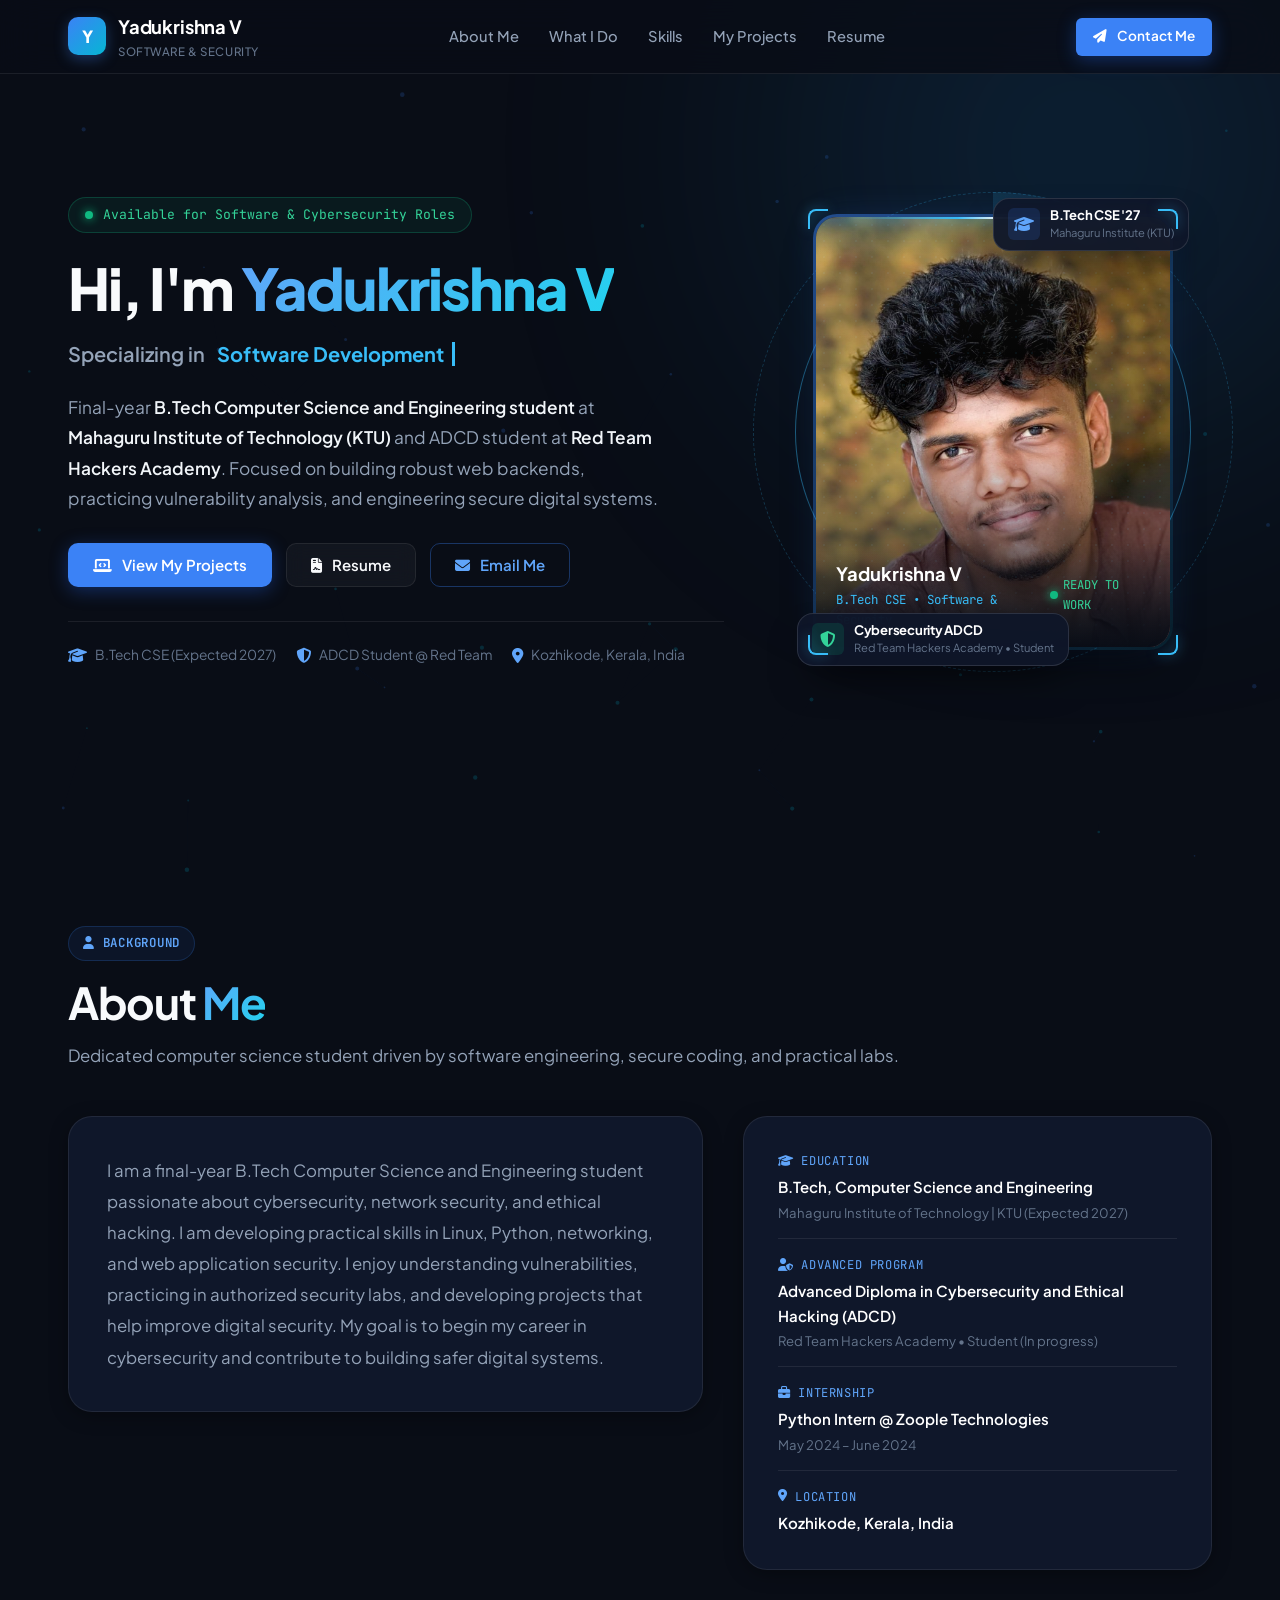
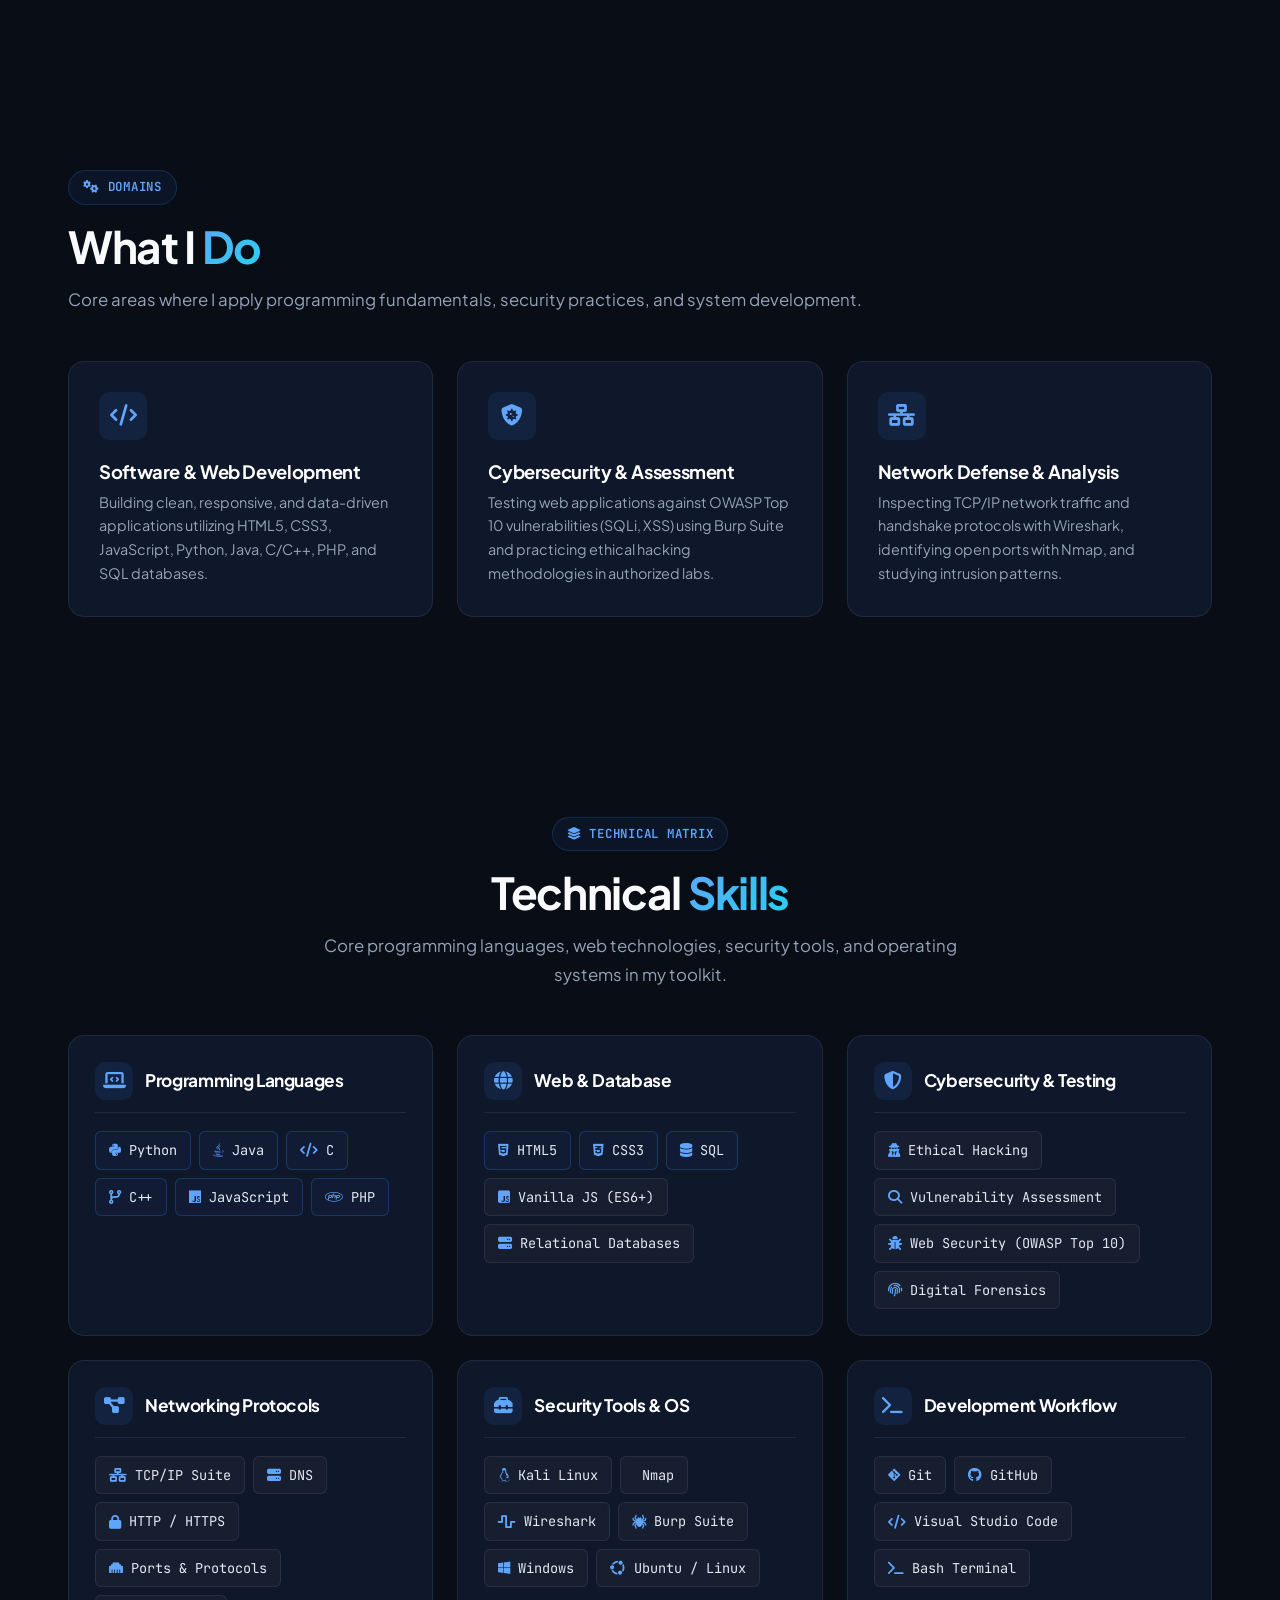
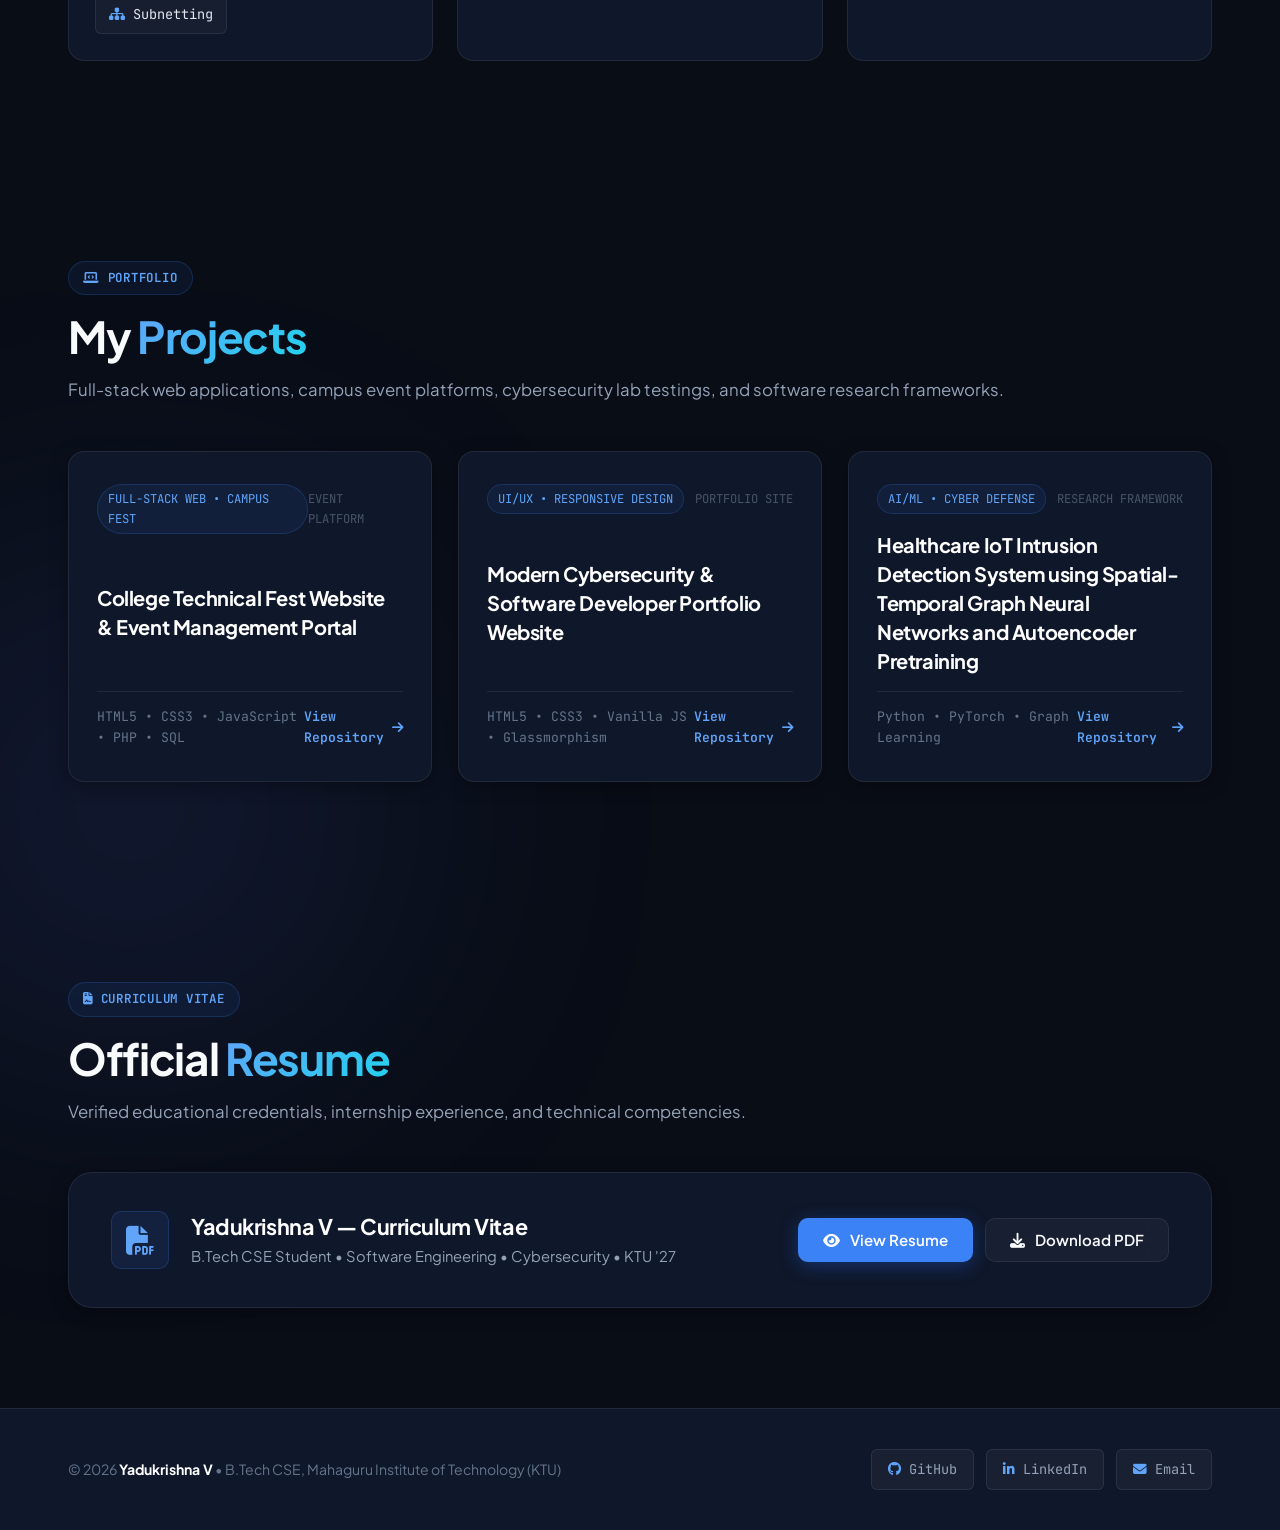
==== commit 54e96eb5: "Add files via upload" ====
--- a/index.html
+++ b/index.html
@@ -139,7 +139,7 @@
             <span class="vfx-corner corner-br" aria-hidden="true"></span>
 
             <div class="photo-card-inner">
-              <img src="assets/yadukrishna.jpg" alt="Yadukrishna V" class="user-portrait">
+              <img src="yadukrishna.jpg" alt="Yadukrishna V" class="user-portrait">
 
               <!-- VFX 4: Biometric Vertical Laser Scanner -->
               <div class="vfx-biometric-scanner" aria-hidden="true">
